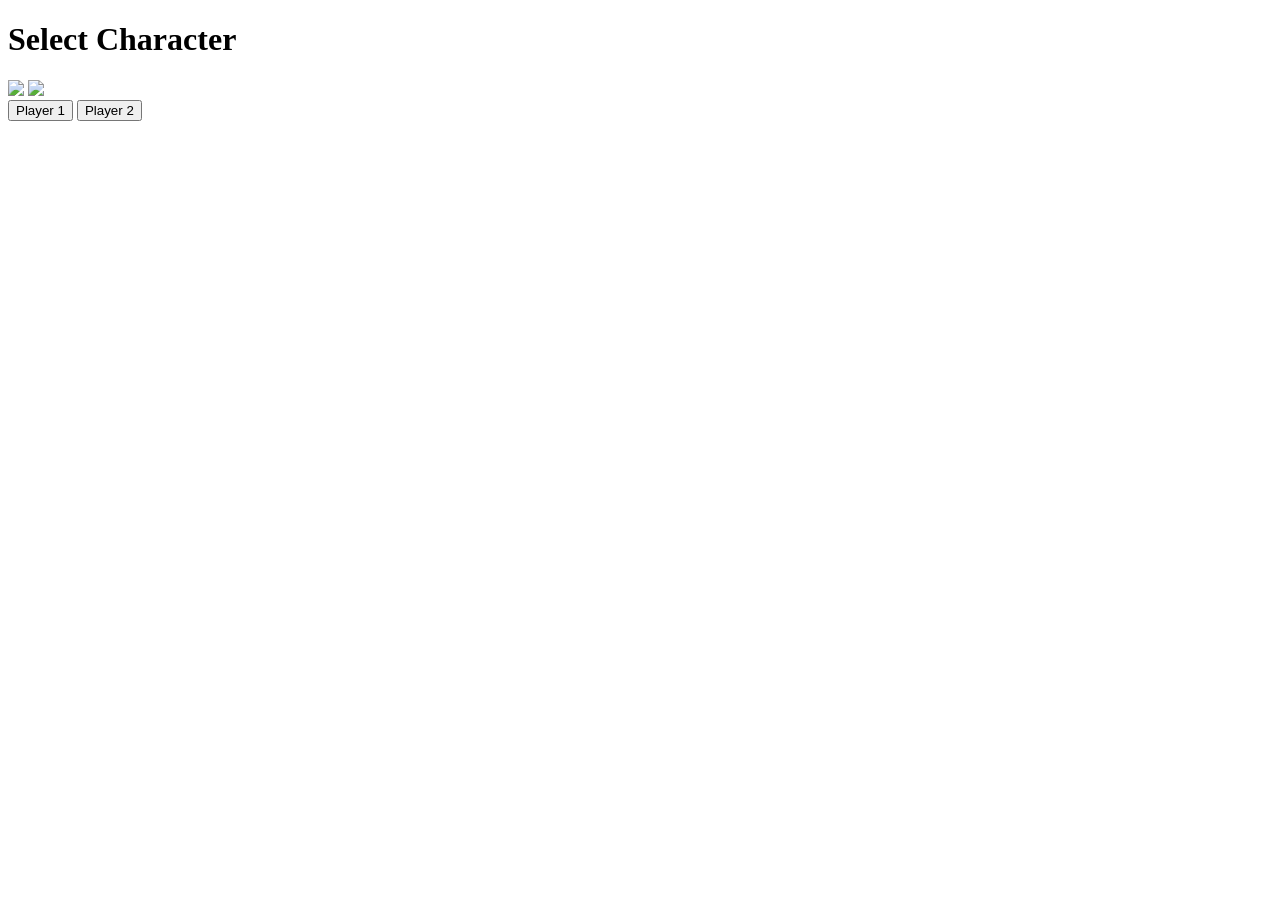
==== includes/CharSelection.html @ 5917c3a5 "Update Folder Update Link" ====
<!DOCTYPE html>
 <html>

    <head>
      <title>LAKBAY</title>
      <link rel="stylesheet" href="style.css"/>
      <link rel="icon" href="LAKBAY.png"/>
    </head>

    <h1 class="heading">Select Character</h1>

      <img src="Juan.png" class="Player1" id="Player1"/>

      <img src="Jessica.png" class="Player2" id="Player2"/>

      <div>
        <a href="../candy-crush-master/index.html?player=Player1"> <button class="btn">Player 1</button></a>
        <a href="../candy-crush-master/index.html?player=Player1"> <button class="btn">Player 2</button></a>
      </div>

      <script src="script.js"></script>
    
 </html>
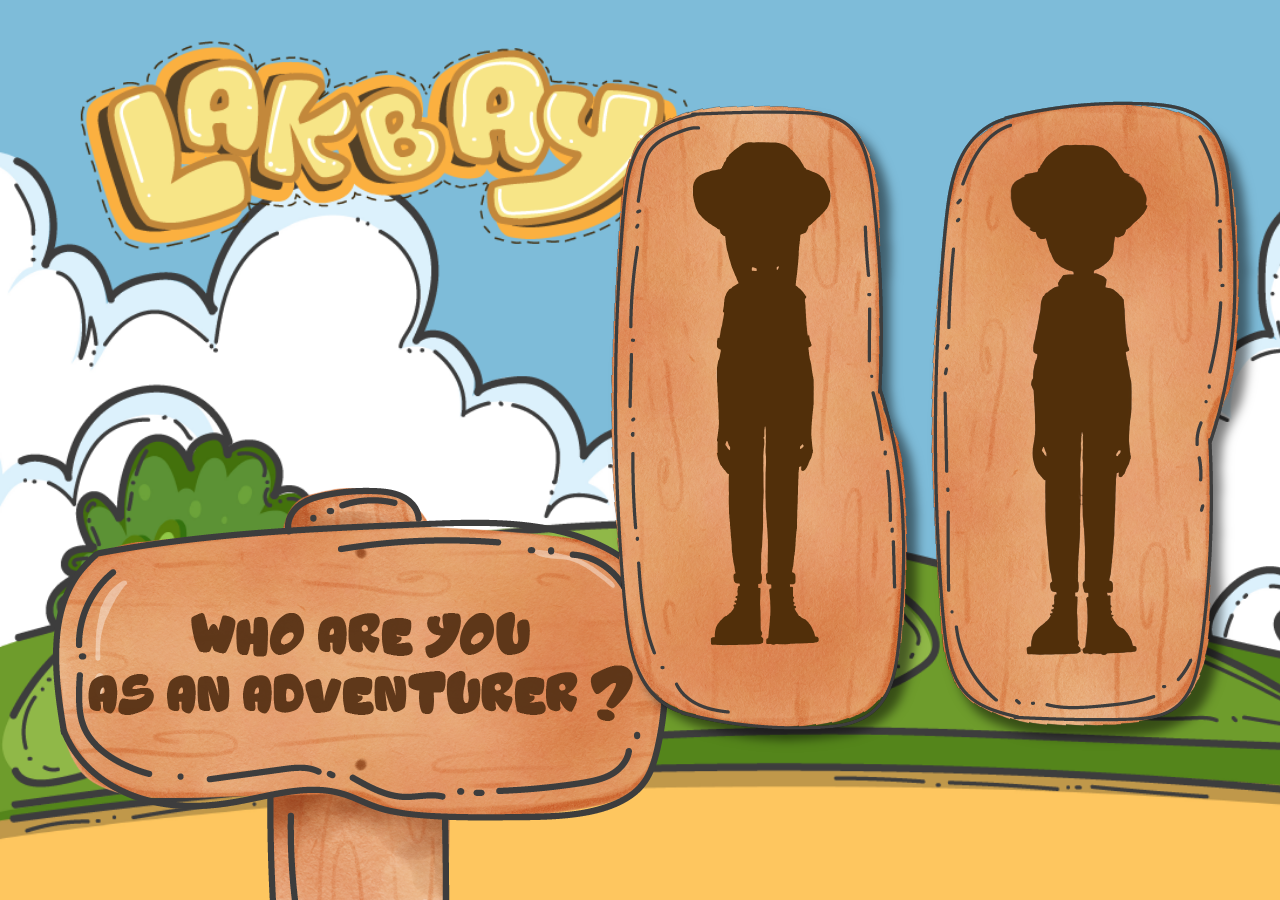
==== commit 50128863: "test test" ====
--- a/includes/CharSelection.html
+++ b/includes/CharSelection.html
@@ -1,23 +1,108 @@
+<!-- <?php 
+include  'head.php';
+?> -->
 <!DOCTYPE html>
- <html>
+    <head>
+      <link rel="stylesheet" href="../assets/css/charselection.css">
+      <!-- <link rel="stylesheet" href="../assets/css/username.css"> -->
 
-    <head>
-      <title>LAKBAY</title>
-      <link rel="stylesheet" href="style.css"/>
-      <link rel="icon" href="LAKBAY.png"/>
     </head>
+    <body>
 
-    <h1 class="heading">Select Character</h1>
+    <div id="myModal" class="modal">
+    <div class="modal-content">
+        <span class="close" onclick="closeModal()">&times;</span>
+        <img src="../assets/image/Character/CutsceneWood.png" alt="Popup Image">
+        <h2 id="finalscore"></h2>
+        
+        <div class="inputholder">
+            <h1 id="username" for="username">Username:</h1>
+            <input type="text" id="username" name="username" placeholder="Enter your username">
+            <button onclick="submitUsername()">Submit</button>
+        </div>
+    </div>
+</div>
 
-      <img src="Juan.png" class="Player1" id="Player1"/>
 
-      <img src="Jessica.png" class="Player2" id="Player2"/>
+  <div class="d1">
+    <div class="sign">
+      <img src="../assets/image/Character/SIGN.png">
+    </div>
+    <div class="Mcharacter" onmouseover="showModal('MmodalMCharacter')" onmouseout="hideModal('MmodalMCharacter')">
+      <img src="../assets/image/Character/JCharacter.png">
+    </div>
+    <div class="Fcharacter" onmouseover="showModal('modalFCharacter')" onmouseout="hideModal('modalFCharacter')">
+      <img src="../assets/image/Character/MCharacter.png">
+    </div>
+  </div>
 
-      <div>
-        <a href="../candy-crush-master/index.html?player=Player1"> <button class="btn">Player 1</button></a>
-        <a href="../candy-crush-master/index.html?player=Player1"> <button class="btn">Player 2</button></a>
-      </div>
+  <!-- Modals -->
+  <div id="MmodalMCharacter" class="Mmodal">
+   <img id="MmodalMCharacterimg" src="../assets/image/Character/Juan1.png">
+  </div>
 
-      <script src="script.js"></script>
+  <div id="modalFCharacter" class="Fmodal">
+    <img id="modalFCharacterimg" src="../assets/image/Character/Maria1.png">
+  </div>
+
+
+
+  <script>
     
- </html>+    function submitUsername(){
+      window.location.href = '../includes/SaveSlot.html';
+    }
+    
+      function openModal() {
+        const modal = document.getElementById('myModal');
+        modal.style.display = 'block';
+      }
+
+      function closeModal() {
+        const modal = document.getElementById('myModal');
+        modal.style.display = 'none';
+      }
+
+      const MmodalMCharacter = document.getElementById('MmodalMCharacter');
+      const MmodalMCharacterimg = document.getElementById('MmodalMCharacterimg');
+      const modalFCharacter = document.getElementById('modalFCharacter');
+      const modalFCharacterimg = document.getElementById('modalFCharacterimg');
+    
+      function showModal(modalId) {
+      document.getElementById(modalId).style.display = "block";
+
+    }
+
+    function hideModal(modalId) {
+      document.getElementById(modalId).style.display = "none";
+    }
+
+
+
+      // Add a click event listener
+      MmodalMCharacter.addEventListener('click', function () {
+          // Redirect to the desired page
+          openModal();
+      });
+         // Add a click event listener
+         MmodalMCharacterimg.addEventListener('click', function () {
+          // Redirect to the desired page
+          openModal();
+      });
+
+            // Add a click event listener
+            modalFCharacter.addEventListener('click', function () {
+          // Redirect to the desired page
+          openModal();
+      });
+         // Add a click event listener
+         modalFCharacterimg.addEventListener('click', function () {
+          // Redirect to the desired page
+          openModal();
+      });
+
+
+
+  </script>
+</body>
+</html>
--- a/assets/css/charselection.css
+++ b/assets/css/charselection.css
@@ -0,0 +1,163 @@
+* {
+    font-family: 'magicsound', sans-serif;
+    margin: 0;
+    padding: 0;
+}
+
+body {
+    position: relative;
+    display: flex;
+    flex-direction: column;
+    height: 100vh;
+    width: 100%;
+    background-image: url(../../assets/image/Character/CharBG.png);
+    background-size: cover;
+    background-repeat: no-repeat;
+}
+
+/* Modal styles */
+.modal {
+    display: none;
+    position: fixed;
+    top: 0;
+    left: 0;
+    width: 100%;
+    height: 100%;
+    justify-content: center;
+    align-items: center;
+    background-color: rgba(0, 0, 0, 0.7);
+    z-index: 9999999999; /* Set a higher value */
+}
+
+.modal-content {
+    width: 100%;
+    padding: 20px;
+    top: -10%;
+
+    position: relative;
+    z-index: 1;
+}
+
+.modal img {
+    width: 100%;
+    height: 100%;
+}
+
+.close {
+    position: absolute;
+    top: 10px;
+    right: 10px;
+    font-size: 30px;
+    font-weight: bold;
+    cursor: pointer;
+}
+
+h2{
+    height: 1000px;
+    width: 100%;
+    padding: 20px;
+    position: fixed;
+    top: 100%;
+    left: 92%;
+    color: rgb(200, 255, 0);
+    transform: translate(-50%, -50%);
+    z-index: 9999; 
+}
+ .Fmodal {
+    display: none;
+    position: fixed;
+    top: 47%;
+    left: 60%;
+    transform: translate(-50%, -50%);
+    padding: 20px;
+    z-index: 99;
+  }
+ .Mmodal {
+    display: none;
+    position: fixed;
+    top: 47%;
+    left: 85%;
+    transform: translate(-50%, -50%);
+    padding: 20px;
+    z-index: 99999;
+  }
+  .Fmodal img{
+    width: 200px;
+    height: 530px;
+  }
+  .Mmodal img{
+    width: 200px;
+    height: 530px;
+  }
+
+
+.sign{
+    width: 500px;
+    height: 200px;
+    /* background-color: red; */
+    padding: 20px;
+    position: fixed;
+    top: 50%;
+    left:-8%;
+    transform: translate(-50%, -50%);
+    z-index: 99; /* Adjust the z-index as needed */
+}
+.Mcharacter{
+    width: 500px;
+    height: 200px;
+    padding: 20px;
+    position: fixed;
+    top: 20%;
+    left: 90%;
+    transform: translate(-50%, -50%);
+    z-index: 9999; /* Adjust the z-index as needed */
+}
+.Mcharacter:hover{
+    cursor: pointer;
+}
+.Fcharacter {
+    width: 500px;
+    height: 200px;
+    padding: 20px;
+    top: 20%;
+    left: 65%;
+    transform: translate(-50%, -50%);
+    z-index: 99; /* Adjust the z-index as needed */
+    position: fixed;
+}
+
+.Fcharacter:hover {
+    cursor: pointer;
+}
+
+.inputholder {
+    width: 300px;
+    height: 200px;
+    /* background-color: red; */
+    padding: 20px;
+    position: fixed;
+    top: 50%;
+    left:50%;
+    display: flex;
+    flex-direction: column;
+    align-items: center;
+    transform: translate(-50%, -50%);
+    z-index: 9999; /* Adjust the z-index as needed */
+}
+
+.inputholder label {
+    margin-bottom: 10px; /* Add margin below the label for spacing */
+}
+
+.inputholder input {
+    font-family: magicsound;
+    padding: 8px; /* Add padding to the input for better visual appearance */
+    margin-bottom: 10px; /* Add margin below the input for spacing */
+}
+
+.inputholder button {
+    padding: 10px; /* Add padding to the button for better visual appearance */
+}
+.username{
+    font-family: 'magicsound';
+}
--- a/assets/css/username.css
+++ b/assets/css/username.css
@@ -0,0 +1,46 @@
+/* Your existing styles */
+
+/* Modal styles */
+.modal {
+    display: none;
+    position: fixed;
+    z-index: 1;
+    top: 0;
+    width: 80%;
+    background-color: rgba(0, 0, 0, 0.7);
+}
+
+.modal-content {
+    height: 100%;
+    width: 100%;
+    padding: 20px;
+    position: fixed;
+    top: 45%;
+    left: 55%;
+    transform: translate(-50%, -50%);
+    z-index: 9999999999; /* Set a higher value */
+}
+
+.modal-content img{
+    width: 100%;
+    height: 100%;
+}
+.close {
+    position: absolute;
+    top: 0;
+    right: 0;
+    font-size: 30px;
+    font-weight: bold;
+    cursor: pointer;
+}
+h2{
+    height: 1000px;
+    width: 100%;
+    padding: 20px;
+    position: fixed;
+    top: 100%;
+    left: 92%;
+    color: rgb(200, 255, 0);
+    transform: translate(-50%, -50%);
+    z-index: 9999; 
+}
